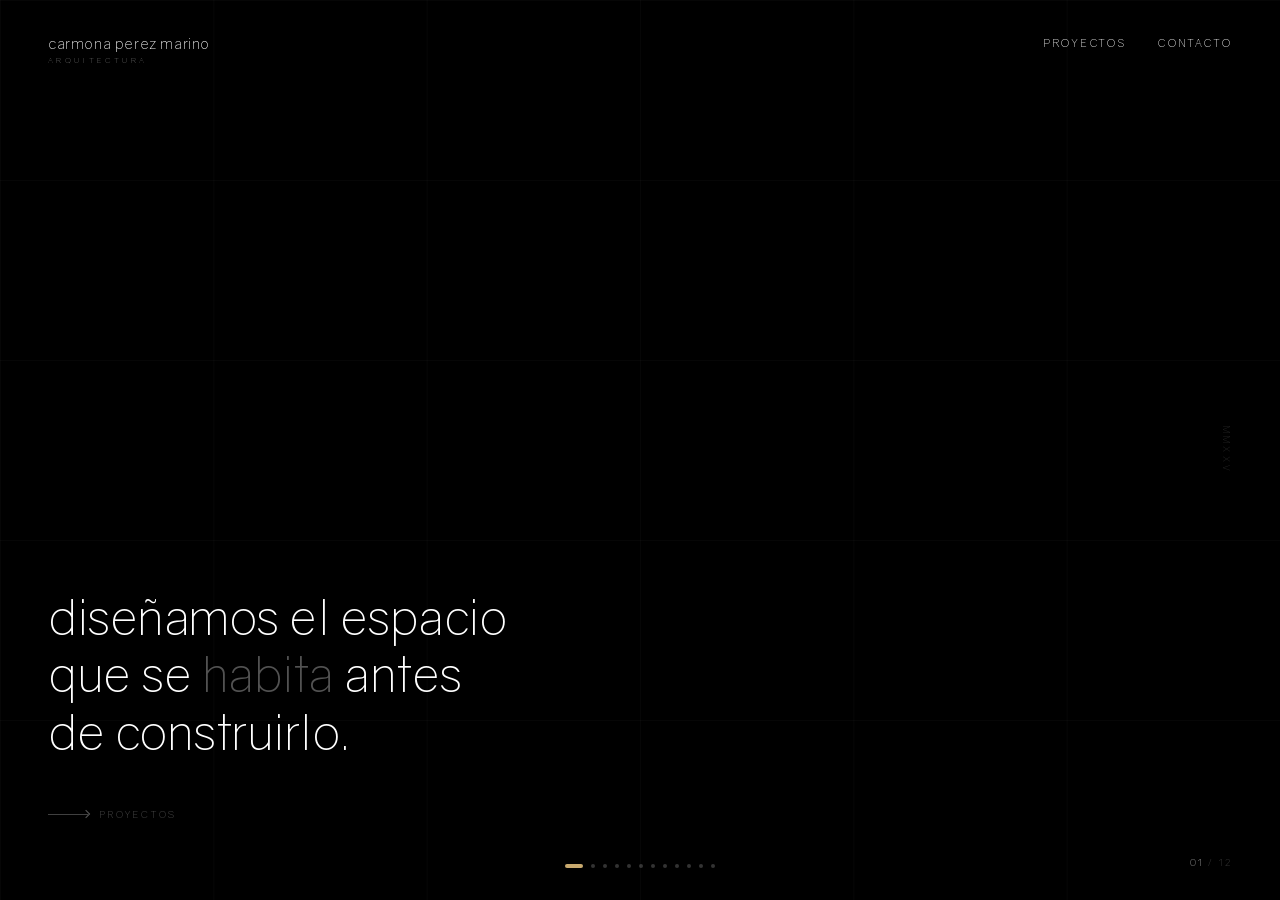
==== index3.html @ c0841563 "Initial commit — 4 design variants for CPM web v1: split-panel scroll with filter categories v2: tim" ====
<!DOCTYPE html>
<html lang="es">
<head>
  <meta charset="UTF-8" />
  <meta name="viewport" content="width=device-width, initial-scale=1.0" />
  <title>carmona perez marino — arquitectura</title>
  <link rel="stylesheet" href="css/styles3.css" />
</head>
<body>

  <!-- Custom cursor -->
  <div id="cursor"></div>
  <div id="cursor-label">
    <span class="label-name"></span>
    <span class="label-cat"></span>
  </div>

  <!-- Fixed nav -->
  <nav id="nav">
    <a href="#" class="wordmark" onclick="goToSlide(0); return false;">
      <span class="studio-name">carmona perez marino</span>
      <span class="studio-sub">arquitectura</span>
    </a>
    <div class="nav-links">
      <a href="#" onclick="goToSlide(1); return false;">proyectos</a>
      <a href="#" onclick="goToSlide(11); return false;">contacto</a>
    </div>
  </nav>

  <!-- Slider container -->
  <div id="slider">

    <!-- SLIDE 0: Hero -->
    <section class="slide slide--hero" data-index="0">
      <span class="hero-year">mmxxv</span>
      <p class="hero-tagline">
        diseñamos el espacio<br>
        que se <em>habita</em> antes<br>
        de construirlo.
      </p>
      <div class="hero-scroll-hint">
        <span class="arrow-line"></span>
        <span>proyectos</span>
      </div>
    </section>

    <!-- SLIDE 1: Varese 2 -->
    <section class="slide slide--project" data-index="1" data-name="Varese 2" data-cat="obra nueva">
      <div class="project-meta">
        <div class="proj-number">01</div>
        <div class="proj-name">Varese 2</div>
        <div class="proj-divider"></div>
        <div class="proj-cat">obra nueva</div>
        <div class="proj-year">2024</div>
      </div>
      <div class="project-photo" data-name="Varese 2" data-cat="obra nueva">
        <img src="img/obra-varese2.jpg" alt="Varese 2" loading="eager" />
      </div>
    </section>

    <!-- SLIDE 2: Casa Vidrio nocturna -->
    <section class="slide slide--project" data-index="2" data-name="Casa Vidrio" data-cat="obra nueva">
      <div class="project-meta">
        <div class="proj-number">02</div>
        <div class="proj-name">Casa Vidrio</div>
        <div class="proj-divider"></div>
        <div class="proj-cat">obra nueva</div>
        <div class="proj-year">2024</div>
      </div>
      <div class="project-photo" data-name="Casa Vidrio" data-cat="obra nueva">
        <img src="img/obra-casavidrio-noche.jpg" alt="Casa Vidrio noche" loading="eager" />
      </div>
    </section>

    <!-- SLIDE 3: Casa Vidrio deck -->
    <section class="slide slide--project" data-index="3" data-name="Casa Vidrio — deck" data-cat="obra nueva">
      <div class="project-meta">
        <div class="proj-number">03</div>
        <div class="proj-name">Casa Vidrio<br><span style="font-size:0.7em; opacity:0.5;">deck exterior</span></div>
        <div class="proj-divider"></div>
        <div class="proj-cat">obra nueva</div>
        <div class="proj-year">2024</div>
      </div>
      <div class="project-photo" data-name="Casa Vidrio — deck" data-cat="obra nueva">
        <img src="img/obra-casavidrio-deck.jpg" alt="Casa Vidrio deck" loading="lazy" />
      </div>
    </section>

    <!-- SLIDE 4: Cuatro Vientos -->
    <section class="slide slide--project" data-index="4" data-name="Casa Cuatro Vientos" data-cat="obra nueva">
      <div class="project-meta">
        <div class="proj-number">04</div>
        <div class="proj-name">Casa Cuatro<br>Vientos</div>
        <div class="proj-divider"></div>
        <div class="proj-cat">obra nueva</div>
        <div class="proj-year">2023</div>
      </div>
      <div class="project-photo" data-name="Casa Cuatro Vientos" data-cat="obra nueva">
        <img src="img/obra-cuatrovientos.jpg" alt="Casa Cuatro Vientos" loading="lazy" />
      </div>
    </section>

    <!-- SLIDE 5: Ventana noche -->
    <section class="slide slide--project" data-index="5" data-name="Ventana — nocturna" data-cat="obra nueva">
      <div class="project-meta">
        <div class="proj-number">05</div>
        <div class="proj-name">Ventana<br><span style="font-size:0.7em; opacity:0.5;">nocturna</span></div>
        <div class="proj-divider"></div>
        <div class="proj-cat">obra nueva</div>
        <div class="proj-year">2023</div>
      </div>
      <div class="project-photo" data-name="Ventana — nocturna" data-cat="obra nueva">
        <img src="img/obra-ventana-noche.jpg" alt="Ventana noche" loading="lazy" />
      </div>
    </section>

    <!-- SLIDE 6: Rediseño Oficinas -->
    <section class="slide slide--project" data-index="6" data-name="Rediseño Oficinas" data-cat="remodelación">
      <div class="project-meta">
        <div class="proj-number">06</div>
        <div class="proj-name">Rediseño<br>Oficinas</div>
        <div class="proj-divider"></div>
        <div class="proj-cat">remodelación</div>
        <div class="proj-year">2024</div>
      </div>
      <div class="project-photo" data-name="Rediseño Oficinas" data-cat="remodelación">
        <img src="img/remo-oficinas.jpg" alt="Rediseño Oficinas" loading="lazy" />
      </div>
    </section>

    <!-- SLIDE 7: Break Café -->
    <section class="slide slide--project" data-index="7" data-name="Break Café" data-cat="remodelación">
      <div class="project-meta">
        <div class="proj-number">07</div>
        <div class="proj-name">Break Café</div>
        <div class="proj-divider"></div>
        <div class="proj-cat">remodelación</div>
        <div class="proj-year">2023</div>
      </div>
      <div class="project-photo" data-name="Break Café" data-cat="remodelación">
        <img src="img/remo-break.jpg" alt="Break Café" loading="lazy" />
      </div>
    </section>

    <!-- SLIDE 8: Estudio CPM -->
    <section class="slide slide--project" data-index="8" data-name="Estudio CPM" data-cat="interiorismo">
      <div class="project-meta">
        <div class="proj-number">08</div>
        <div class="proj-name">Estudio CPM</div>
        <div class="proj-divider"></div>
        <div class="proj-cat">interiorismo</div>
        <div class="proj-year">2024</div>
      </div>
      <div class="project-photo" data-name="Estudio CPM" data-cat="interiorismo">
        <img src="img/int-estudio.jpg" alt="Estudio CPM" loading="lazy" />
      </div>
    </section>

    <!-- SLIDE 9: Corredor luz -->
    <section class="slide slide--project" data-index="9" data-name="Corredor Luz" data-cat="interiorismo">
      <div class="project-meta">
        <div class="proj-number">09</div>
        <div class="proj-name">Corredor<br>Luz</div>
        <div class="proj-divider"></div>
        <div class="proj-cat">interiorismo</div>
        <div class="proj-year">2023</div>
      </div>
      <div class="project-photo" data-name="Corredor Luz" data-cat="interiorismo">
        <img src="img/int-corredor.jpg" alt="Corredor luz" loading="lazy" />
      </div>
    </section>

    <!-- SLIDE 10: Galería rural -->
    <section class="slide slide--project" data-index="10" data-name="Galería Rural" data-cat="interiorismo">
      <div class="project-meta">
        <div class="proj-number">10</div>
        <div class="proj-name">Galería<br>Rural</div>
        <div class="proj-divider"></div>
        <div class="proj-cat">interiorismo</div>
        <div class="proj-year">2023</div>
      </div>
      <div class="project-photo" data-name="Galería Rural" data-cat="interiorismo">
        <img src="img/int-galeria.jpg" alt="Galería rural" loading="lazy" />
      </div>
    </section>

    <!-- SLIDE 11: Contacto -->
    <section class="slide slide--contact" data-index="11">
      <span class="contact-year-stamp">carmona perez marino — mmxxv</span>
      <h2 class="contact-headline">hagamos<br>un <span>lugar.</span></h2>
      <div class="contact-links">
        <div class="contact-link-item">
          <span class="cl-label">email</span>
          <a href="mailto:estudio@carmonaperezmarino.com">estudio@carmonaperezmarino.com</a>
        </div>
        <div class="contact-link-item">
          <span class="cl-label">instagram</span>
          <a href="https://instagram.com/carmonaperezmarino" target="_blank">@carmonaperezmarino</a>
        </div>
        <div class="contact-link-item">
          <span class="cl-label">ubicación</span>
          <a href="#">mar del plata, argentina</a>
        </div>
      </div>
    </section>

  </div><!-- /slider -->

  <!-- Progress dots -->
  <div id="progress"></div>

  <!-- Slide counter -->
  <div id="slide-counter">
    <span class="current">01</span>&thinsp;/&thinsp;<span id="total-slides">12</span>
  </div>

  <script>
  (function() {
    'use strict';

    /* ---- Elements ---- */
    const slider     = document.getElementById('slider');
    const cursor     = document.getElementById('cursor');
    const cursorLbl  = document.getElementById('cursor-label');
    const lblName    = cursorLbl.querySelector('.label-name');
    const lblCat     = cursorLbl.querySelector('.label-cat');
    const progressEl = document.getElementById('progress');
    const counterEl  = document.querySelector('#slide-counter .current');

    const slides     = Array.from(slider.querySelectorAll('.slide'));
    const TOTAL      = slides.length;

    /* ---- Build progress dots ---- */
    document.getElementById('total-slides').textContent =
      String(TOTAL).padStart(2, '0');

    slides.forEach((_, i) => {
      const dot = document.createElement('div');
      dot.className = 'progress-dot' + (i === 0 ? ' active' : '');
      dot.addEventListener('click', () => goToSlide(i));
      progressEl.appendChild(dot);
    });

    function updateProgress(index) {
      const dots = progressEl.querySelectorAll('.progress-dot');
      dots.forEach(function(d, i) { d.classList.toggle('active', i === index); });
      counterEl.textContent = String(index + 1).padStart(2, '0');
    }

    /* ---- goToSlide ---- */
    function goToSlide(index) {
      currentSlide = Math.max(0, Math.min(TOTAL - 1, index));
      targetX = currentSlide * window.innerWidth;
      if (!rafId) rafId = requestAnimationFrame(rafLoop);
      updateProgress(currentSlide);
    }
    window.goToSlide = goToSlide;

    /* ---- Wheel → scroll progresivo con snap al soltar ---- */
    let currentSlide = 0;
    let targetX      = 0;
    let rafId        = null;
    let idleTimer    = null;

    function rafLoop() {
      const diff = targetX - slider.scrollLeft;
      if (Math.abs(diff) < 0.6) {
        slider.scrollLeft = targetX;
        rafId = null;
        return;
      }
      slider.scrollLeft += diff * 0.09;   /* 0.09 = progresivo pero con peso */
      rafId = requestAnimationFrame(rafLoop);
    }

    function snapNearest() {
      const nearest = Math.round(slider.scrollLeft / window.innerWidth);
      currentSlide  = Math.max(0, Math.min(TOTAL - 1, nearest));
      targetX       = currentSlide * window.innerWidth;
      if (!rafId) rafId = requestAnimationFrame(rafLoop);
      updateProgress(currentSlide);
    }

    window.addEventListener('wheel', function(e) {
      e.preventDefault();
      /* multiplier 2.2: sensación de control sin que vuele */
      targetX = Math.max(0, Math.min((TOTAL - 1) * window.innerWidth,
                targetX + e.deltaY * 2.2));

      if (!rafId) rafId = requestAnimationFrame(rafLoop);

      /* snap al nearest cuando el usuario para de scrollear */
      clearTimeout(idleTimer);
      idleTimer = setTimeout(snapNearest, 180);
    }, { passive: false });

    /* ---- Keyboard navigation ---- */
    document.addEventListener('keydown', function(e) {
      if (e.key === 'ArrowRight' || e.key === 'ArrowDown') {
        e.preventDefault(); goToSlide(currentSlide + 1);
      } else if (e.key === 'ArrowLeft' || e.key === 'ArrowUp') {
        e.preventDefault(); goToSlide(currentSlide - 1);
      }
    });

    /* ---- Hide cursor label when leaving window (noop, cursor es del sistema) ---- */
    document.addEventListener('mouseleave', function() {
    });
    document.addEventListener('mouseenter', function() {
      cursor.style.opacity = '1';
    });

    /* ---- Touch/trackpad: allow native horizontal scroll to sync targetScroll ---- */
    slider.addEventListener('scroll', function() {
      targetScroll = slider.scrollLeft;
    }, { passive: true });

  })();
  </script>

</body>
</html>
---- css/styles3.css ----
/* ============================================================
   CPM WEB — variante 3 — scroll horizontal full-screen
   Inspirado en pactoestudio.com
   ============================================================ */

/* ---- Fonts ---- */
@font-face {
  font-family: 'Gravity';
  src: url('fonts/Gravity-Light.ttf') format('truetype');
  font-weight: 300;
  font-style: normal;
}
@font-face {
  font-family: 'Gravity';
  src: url('fonts/Gravity-Book.ttf') format('truetype');
  font-weight: 400;
  font-style: normal;
}
@font-face {
  font-family: 'Gravity';
  src: url('fonts/Gravity-Regular.ttf') format('truetype');
  font-weight: 500;
  font-style: normal;
}
@font-face {
  font-family: 'Gravity';
  src: url('fonts/Gravity-Bold.ttf') format('truetype');
  font-weight: 700;
  font-style: normal;
}

/* ---- Reset ---- */
*, *::before, *::after {
  box-sizing: border-box;
  margin: 0;
  padding: 0;
}

html, body {
  width: 100%;
  height: 100%;
  overflow: hidden;
  background: #000;
  color: #fff;
  font-family: 'Gravity', sans-serif;
  font-weight: 300;
  cursor: default;
}

/* cursor elements ocultos — se usa el cursor del sistema */
#cursor, #cursor-label { display: none; }

/* ---- Fixed nav ---- */
#nav {
  position: fixed;
  top: 0;
  left: 0;
  right: 0;
  z-index: 100;
  display: flex;
  justify-content: space-between;
  align-items: flex-start;
  padding: 36px 48px 0;
  pointer-events: none;
}

#nav a {
  pointer-events: all;
  text-decoration: none;
  color: #fff;
}

.wordmark {
  display: flex;
  flex-direction: column;
  gap: 5px;
}

.wordmark .studio-name {
  font-family: 'Gravity', sans-serif;
  font-weight: 300;
  font-size: 15px;
  letter-spacing: 0.04em;
  color: #fff;
  line-height: 1;
}

.wordmark .studio-sub {
  font-family: 'Gravity', sans-serif;
  font-weight: 300;
  font-size: 8px;
  letter-spacing: 0.42em;
  text-transform: uppercase;
  color: rgba(255,255,255,0.45);
  line-height: 1;
}

.nav-links {
  display: flex;
  gap: 32px;
  align-items: center;
}

.nav-links a {
  font-family: 'Gravity', sans-serif;
  font-weight: 300;
  font-size: 11px;
  letter-spacing: 0.2em;
  text-transform: uppercase;
  color: rgba(255,255,255,0.55);
  transition: color 0.2s;
}

.nav-links a:hover {
  color: #fff;
}

/* ---- Scroll container ---- */
#slider {
  display: flex;
  width: 100%;
  height: 100vh;
  overflow-x: scroll;
  overflow-y: hidden;
  
  scroll-behavior: smooth;
  -webkit-overflow-scrolling: touch;
}

#slider::-webkit-scrollbar {
  display: none;
}

#slider {
  scrollbar-width: none;
}

/* ---- Slides ---- */
.slide {
  flex: 0 0 100vw;
  width: 100vw;
  height: 100vh;
  
  position: relative;
  overflow: hidden;
}

/* ---- HERO slide ---- */
.slide--hero {
  background: #000;
  display: flex;
  flex-direction: column;
  justify-content: flex-end;
  align-items: flex-start;
  padding: 0 48px 80px;
}

.slide--hero .hero-tagline {
  font-family: 'Gravity', sans-serif;
  font-weight: 300;
  font-size: clamp(28px, 3.8vw, 58px);
  line-height: 1.18;
  letter-spacing: -0.01em;
  color: #fff;
  max-width: 620px;
  margin-bottom: 48px;
}

.slide--hero .hero-tagline em {
  font-style: normal;
  color: rgba(255,255,255,0.32);
}

.hero-scroll-hint {
  display: flex;
  align-items: center;
  gap: 12px;
  color: rgba(255,255,255,0.35);
  font-size: 10px;
  letter-spacing: 0.28em;
  text-transform: uppercase;
}

.hero-scroll-hint .arrow-line {
  width: 40px;
  height: 1px;
  background: rgba(255,255,255,0.25);
  position: relative;
  overflow: visible;
}

.hero-scroll-hint .arrow-line::after {
  content: '';
  position: absolute;
  right: -1px;
  top: -3px;
  width: 6px;
  height: 6px;
  border-right: 1px solid rgba(255,255,255,0.35);
  border-top: 1px solid rgba(255,255,255,0.35);
  transform: rotate(45deg);
}

/* Subtle grid lines in hero */
.slide--hero::before {
  content: '';
  position: absolute;
  inset: 0;
  background:
    linear-gradient(to right, rgba(255,255,255,0.025) 1px, transparent 1px),
    linear-gradient(to bottom, rgba(255,255,255,0.025) 1px, transparent 1px);
  background-size: calc(100%/6) 20%;
  pointer-events: none;
}

.hero-year {
  position: absolute;
  top: 50%;
  right: 48px;
  transform: translateY(-50%);
  font-size: 9px;
  letter-spacing: 0.35em;
  color: rgba(255,255,255,0.18);
  text-transform: uppercase;
  writing-mode: vertical-rl;
}

/* ---- PROJECT slides ---- */
.slide--project {
  display: grid;
  grid-template-columns: 40% 60%;
}

.project-meta {
  background: #000;
  display: flex;
  flex-direction: column;
  justify-content: flex-end;
  padding: 80px 48px;
  position: relative;
  z-index: 2;
}

.project-meta .proj-number {
  font-family: 'Gravity', sans-serif;
  font-weight: 300;
  font-size: clamp(80px, 10vw, 140px);
  line-height: 0.85;
  color: #c8a96e;
  opacity: 0.22;
  letter-spacing: -0.03em;
  margin-bottom: 28px;
  user-select: none;
}

.project-meta .proj-name {
  font-family: 'Gravity', sans-serif;
  font-weight: 300;
  font-size: clamp(22px, 2.4vw, 36px);
  line-height: 1.1;
  letter-spacing: -0.01em;
  color: #fff;
  margin-bottom: 16px;
}

.project-meta .proj-divider {
  width: 32px;
  height: 1px;
  background: #c8a96e;
  margin-bottom: 16px;
  opacity: 0.7;
}

.project-meta .proj-cat {
  font-family: 'Gravity', sans-serif;
  font-weight: 300;
  font-size: 9px;
  letter-spacing: 0.32em;
  text-transform: uppercase;
  color: rgba(255,255,255,0.45);
  margin-bottom: 6px;
}

.project-meta .proj-year {
  font-family: 'Gravity', sans-serif;
  font-weight: 300;
  font-size: 11px;
  letter-spacing: 0.18em;
  color: rgba(255,255,255,0.25);
}

.project-photo {
  position: relative;
  overflow: hidden;
  cursor: none;
}

.project-photo img {
  width: 100%;
  height: 100%;
  object-fit: cover;
  display: block;
  transition: transform 0.8s cubic-bezier(0.25, 0.46, 0.45, 0.94);
}

.project-photo:hover img {
  transform: scale(1.03);
}

/* Subtle vignette on photo left edge */
.project-photo::before {
  content: '';
  position: absolute;
  left: 0;
  top: 0;
  bottom: 0;
  width: 80px;
  background: linear-gradient(to right, #000 0%, transparent 100%);
  z-index: 1;
  pointer-events: none;
}

/* ---- CONTACT slide ---- */
.slide--contact {
  background: #000;
  display: flex;
  flex-direction: column;
  justify-content: flex-end;
  padding: 0 48px 80px;
  position: relative;
}

.slide--contact::before {
  content: '';
  position: absolute;
  inset: 0;
  background:
    linear-gradient(to right, rgba(255,255,255,0.018) 1px, transparent 1px),
    linear-gradient(to bottom, rgba(255,255,255,0.018) 1px, transparent 1px);
  background-size: calc(100%/6) 20%;
  pointer-events: none;
}

.contact-headline {
  font-family: 'Gravity', sans-serif;
  font-weight: 300;
  font-size: clamp(36px, 5.5vw, 82px);
  line-height: 1.0;
  letter-spacing: -0.02em;
  color: #fff;
  margin-bottom: 48px;
  position: relative;
  z-index: 1;
}

.contact-headline span {
  color: rgba(255,255,255,0.22);
}

.contact-links {
  display: flex;
  gap: 40px;
  align-items: flex-end;
  position: relative;
  z-index: 1;
}

.contact-link-item {
  display: flex;
  flex-direction: column;
  gap: 6px;
}

.contact-link-item .cl-label {
  font-size: 8px;
  letter-spacing: 0.36em;
  text-transform: uppercase;
  color: rgba(255,255,255,0.3);
}

.contact-link-item a {
  font-family: 'Gravity', sans-serif;
  font-weight: 300;
  font-size: 14px;
  letter-spacing: 0.06em;
  color: #fff;
  text-decoration: none;
  transition: color 0.2s;
  border-bottom: 1px solid rgba(200,169,110,0.4);
  padding-bottom: 3px;
}

.contact-link-item a:hover {
  color: #c8a96e;
  border-bottom-color: #c8a96e;
}

.contact-year-stamp {
  position: absolute;
  top: 50%;
  right: 48px;
  transform: translateY(-50%);
  font-size: 9px;
  letter-spacing: 0.32em;
  color: rgba(255,255,255,0.1);
  text-transform: uppercase;
  writing-mode: vertical-rl;
  z-index: 1;
}

/* ---- Progress indicator ---- */
#progress {
  position: fixed;
  bottom: 32px;
  left: 50%;
  transform: translateX(-50%);
  z-index: 200;
  display: flex;
  align-items: center;
  gap: 8px;
}

.progress-dot {
  width: 4px;
  height: 4px;
  border-radius: 50%;
  background: rgba(255,255,255,0.2);
  transition: background 0.3s, width 0.3s;
  cursor: pointer;
  pointer-events: all;
}

.progress-dot.active {
  background: #c8a96e;
  width: 18px;
  border-radius: 2px;
}

/* ---- Slide count fixed top-right area ---- */
#slide-counter {
  position: fixed;
  bottom: 32px;
  right: 48px;
  z-index: 200;
  font-family: 'Gravity', sans-serif;
  font-weight: 300;
  font-size: 10px;
  letter-spacing: 0.22em;
  color: rgba(255,255,255,0.25);
  pointer-events: none;
}

#slide-counter .current {
  color: rgba(255,255,255,0.7);
}
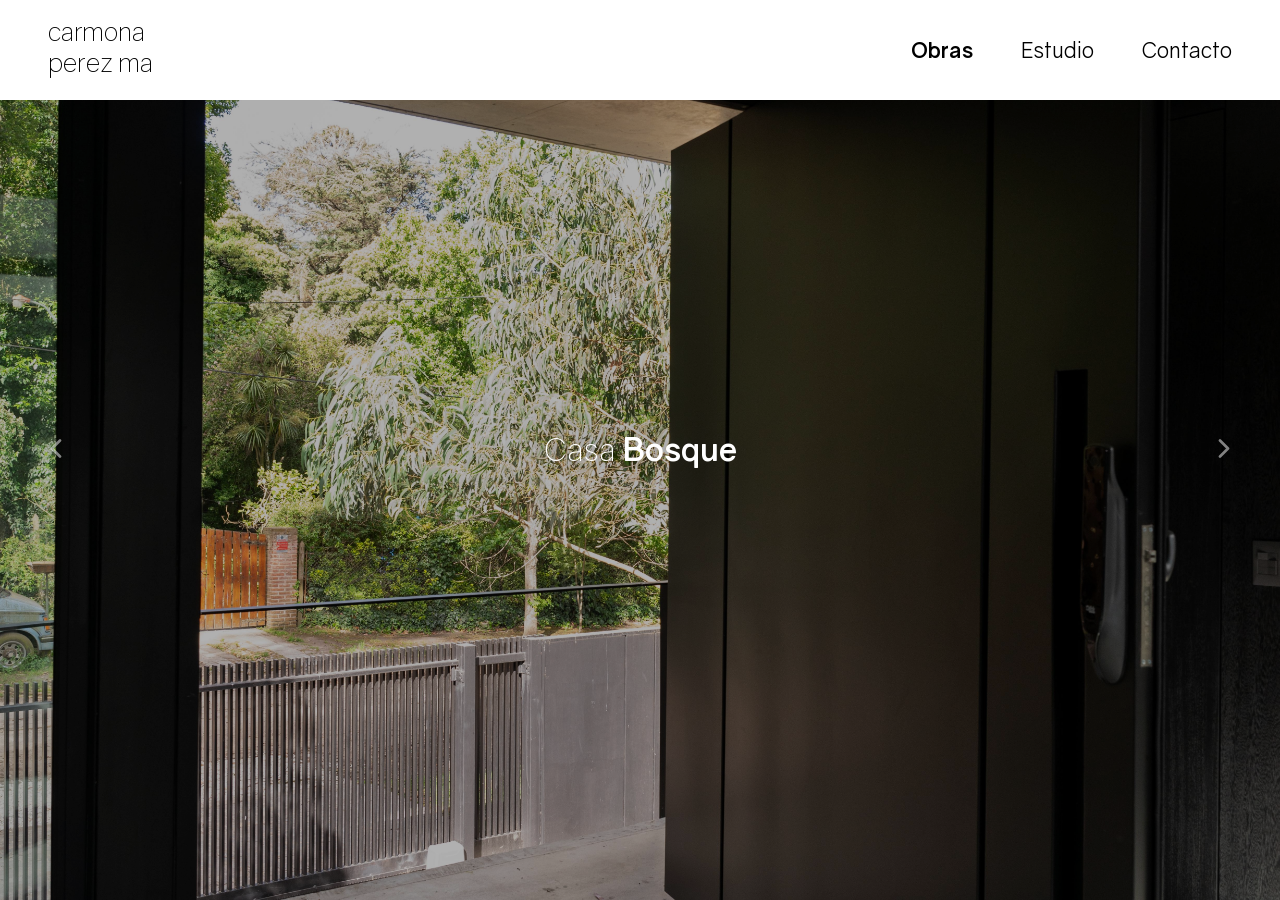
==== commit 9f93ce81: "CPM web: nuevo diseño index3 con header blanco, carrusel horizontal, detalle de proyectos - Header b" ====
--- a/index3.html
+++ b/index3.html
@@ -8,315 +8,87 @@
 </head>
 <body>
 
-  <!-- Custom cursor -->
-  <div id="cursor"></div>
-  <div id="cursor-label">
-    <span class="label-name"></span>
-    <span class="label-cat"></span>
+  <!-- Header fixed -->
+  <header id="header" class="header">
+    <div class="header-logo">
+      <span class="logo-text" id="logoText">
+        <span></span>
+        <span></span>
+      </span>
+    </div>
+    <nav class="header-nav">
+      <button class="nav-item active" data-section="obras">Obras</button>
+      <button class="nav-item" data-section="estudio">Estudio</button>
+      <button class="nav-item" data-section="contacto">Contacto</button>
+    </nav>
+  </header>
+
+  <!-- OBRAS: Slider -->
+  <div id="obras" class="page page--active">
+    <!-- Progress dots -->
+    <div id="progress" class="progress"></div>
+
+    <!-- Flechas de navegación -->
+    <button class="arrow arrow-left" id="arrowLeft" aria-label="Proyecto anterior">
+      <svg viewBox="0 0 24 24" fill="none" stroke="currentColor" stroke-width="2">
+        <polyline points="15 18 9 12 15 6"></polyline>
+      </svg>
+    </button>
+    <button class="arrow arrow-right" id="arrowRight" aria-label="Proyecto siguiente">
+      <svg viewBox="0 0 24 24" fill="none" stroke="currentColor" stroke-width="2">
+        <polyline points="9 18 15 12 9 6"></polyline>
+      </svg>
+    </button>
+
+    <div id="slider">
+      <section class="slide" data-index="0" style="background-image: url('img/casa-bosque/3.jpg');">
+        <h2 class="slide-title"><span class="title-light">Casa</span> <span class="title-bold">Bosque</span></h2>
+      </section>
+      <section class="slide" data-index="1" style="background-image: url('img/casa-san-benito/3.jpg');">
+        <h2 class="slide-title"><span class="title-light">Casa</span> <span class="title-bold">San Benito</span></h2>
+      </section>
+      <section class="slide" data-index="2" style="background-image: url('img/edificio-varese-ii/1.jpg');">
+        <h2 class="slide-title"><span class="title-light">Edificio</span> <span class="title-bold">Varese II</span></h2>
+      </section>
+    </div>
+
+    <!-- Proyecto detalle -->
+    <div id="project-detail" class="project-detail" style="display:none;">
+      <button id="btnBackToWorks" class="btn-back">
+        <svg viewBox="0 0 24 24" fill="none" stroke="currentColor">
+          <polyline points="18 15 12 9 6 15"></polyline>
+        </svg>
+        Volver a obras
+      </button>
+      <h2 id="projectTitle" class="project-detail-title"></h2>
+
+      <div class="project-detail-images">
+        <div id="detailSlider" class="detail-slider"></div>
+      </div>
+
+      <div class="project-detail-info">
+        <p id="projectDescription" class="project-description"></p>
+      </div>
+    </div>
   </div>
 
-  <!-- Fixed nav -->
-  <nav id="nav">
-    <a href="#" class="wordmark" onclick="goToSlide(0); return false;">
-      <span class="studio-name">carmona perez marino</span>
-      <span class="studio-sub">arquitectura</span>
-    </a>
-    <div class="nav-links">
-      <a href="#" onclick="goToSlide(1); return false;">proyectos</a>
-      <a href="#" onclick="goToSlide(11); return false;">contacto</a>
+  <!-- ESTUDIO -->
+  <div id="estudio" class="page">
+    <div class="page-content">
+      <h2>Estudio</h2>
+      <p>carmona perez marino nace del encuentro de tres miradas sobre una misma idea: que la arquitectura no se trata de objetos, sino de la vida que ocurre dentro de ellos.</p>
     </div>
-  </nav>
-
-  <!-- Slider container -->
-  <div id="slider">
-
-    <!-- SLIDE 0: Hero -->
-    <section class="slide slide--hero" data-index="0">
-      <span class="hero-year">mmxxv</span>
-      <p class="hero-tagline">
-        diseñamos el espacio<br>
-        que se <em>habita</em> antes<br>
-        de construirlo.
-      </p>
-      <div class="hero-scroll-hint">
-        <span class="arrow-line"></span>
-        <span>proyectos</span>
-      </div>
-    </section>
-
-    <!-- SLIDE 1: Varese 2 -->
-    <section class="slide slide--project" data-index="1" data-name="Varese 2" data-cat="obra nueva">
-      <div class="project-meta">
-        <div class="proj-number">01</div>
-        <div class="proj-name">Varese 2</div>
-        <div class="proj-divider"></div>
-        <div class="proj-cat">obra nueva</div>
-        <div class="proj-year">2024</div>
-      </div>
-      <div class="project-photo" data-name="Varese 2" data-cat="obra nueva">
-        <img src="img/obra-varese2.jpg" alt="Varese 2" loading="eager" />
-      </div>
-    </section>
-
-    <!-- SLIDE 2: Casa Vidrio nocturna -->
-    <section class="slide slide--project" data-index="2" data-name="Casa Vidrio" data-cat="obra nueva">
-      <div class="project-meta">
-        <div class="proj-number">02</div>
-        <div class="proj-name">Casa Vidrio</div>
-        <div class="proj-divider"></div>
-        <div class="proj-cat">obra nueva</div>
-        <div class="proj-year">2024</div>
-      </div>
-      <div class="project-photo" data-name="Casa Vidrio" data-cat="obra nueva">
-        <img src="img/obra-casavidrio-noche.jpg" alt="Casa Vidrio noche" loading="eager" />
-      </div>
-    </section>
-
-    <!-- SLIDE 3: Casa Vidrio deck -->
-    <section class="slide slide--project" data-index="3" data-name="Casa Vidrio — deck" data-cat="obra nueva">
-      <div class="project-meta">
-        <div class="proj-number">03</div>
-        <div class="proj-name">Casa Vidrio<br><span style="font-size:0.7em; opacity:0.5;">deck exterior</span></div>
-        <div class="proj-divider"></div>
-        <div class="proj-cat">obra nueva</div>
-        <div class="proj-year">2024</div>
-      </div>
-      <div class="project-photo" data-name="Casa Vidrio — deck" data-cat="obra nueva">
-        <img src="img/obra-casavidrio-deck.jpg" alt="Casa Vidrio deck" loading="lazy" />
-      </div>
-    </section>
-
-    <!-- SLIDE 4: Cuatro Vientos -->
-    <section class="slide slide--project" data-index="4" data-name="Casa Cuatro Vientos" data-cat="obra nueva">
-      <div class="project-meta">
-        <div class="proj-number">04</div>
-        <div class="proj-name">Casa Cuatro<br>Vientos</div>
-        <div class="proj-divider"></div>
-        <div class="proj-cat">obra nueva</div>
-        <div class="proj-year">2023</div>
-      </div>
-      <div class="project-photo" data-name="Casa Cuatro Vientos" data-cat="obra nueva">
-        <img src="img/obra-cuatrovientos.jpg" alt="Casa Cuatro Vientos" loading="lazy" />
-      </div>
-    </section>
-
-    <!-- SLIDE 5: Ventana noche -->
-    <section class="slide slide--project" data-index="5" data-name="Ventana — nocturna" data-cat="obra nueva">
-      <div class="project-meta">
-        <div class="proj-number">05</div>
-        <div class="proj-name">Ventana<br><span style="font-size:0.7em; opacity:0.5;">nocturna</span></div>
-        <div class="proj-divider"></div>
-        <div class="proj-cat">obra nueva</div>
-        <div class="proj-year">2023</div>
-      </div>
-      <div class="project-photo" data-name="Ventana — nocturna" data-cat="obra nueva">
-        <img src="img/obra-ventana-noche.jpg" alt="Ventana noche" loading="lazy" />
-      </div>
-    </section>
-
-    <!-- SLIDE 6: Rediseño Oficinas -->
-    <section class="slide slide--project" data-index="6" data-name="Rediseño Oficinas" data-cat="remodelación">
-      <div class="project-meta">
-        <div class="proj-number">06</div>
-        <div class="proj-name">Rediseño<br>Oficinas</div>
-        <div class="proj-divider"></div>
-        <div class="proj-cat">remodelación</div>
-        <div class="proj-year">2024</div>
-      </div>
-      <div class="project-photo" data-name="Rediseño Oficinas" data-cat="remodelación">
-        <img src="img/remo-oficinas.jpg" alt="Rediseño Oficinas" loading="lazy" />
-      </div>
-    </section>
-
-    <!-- SLIDE 7: Break Café -->
-    <section class="slide slide--project" data-index="7" data-name="Break Café" data-cat="remodelación">
-      <div class="project-meta">
-        <div class="proj-number">07</div>
-        <div class="proj-name">Break Café</div>
-        <div class="proj-divider"></div>
-        <div class="proj-cat">remodelación</div>
-        <div class="proj-year">2023</div>
-      </div>
-      <div class="project-photo" data-name="Break Café" data-cat="remodelación">
-        <img src="img/remo-break.jpg" alt="Break Café" loading="lazy" />
-      </div>
-    </section>
-
-    <!-- SLIDE 8: Estudio CPM -->
-    <section class="slide slide--project" data-index="8" data-name="Estudio CPM" data-cat="interiorismo">
-      <div class="project-meta">
-        <div class="proj-number">08</div>
-        <div class="proj-name">Estudio CPM</div>
-        <div class="proj-divider"></div>
-        <div class="proj-cat">interiorismo</div>
-        <div class="proj-year">2024</div>
-      </div>
-      <div class="project-photo" data-name="Estudio CPM" data-cat="interiorismo">
-        <img src="img/int-estudio.jpg" alt="Estudio CPM" loading="lazy" />
-      </div>
-    </section>
-
-    <!-- SLIDE 9: Corredor luz -->
-    <section class="slide slide--project" data-index="9" data-name="Corredor Luz" data-cat="interiorismo">
-      <div class="project-meta">
-        <div class="proj-number">09</div>
-        <div class="proj-name">Corredor<br>Luz</div>
-        <div class="proj-divider"></div>
-        <div class="proj-cat">interiorismo</div>
-        <div class="proj-year">2023</div>
-      </div>
-      <div class="project-photo" data-name="Corredor Luz" data-cat="interiorismo">
-        <img src="img/int-corredor.jpg" alt="Corredor luz" loading="lazy" />
-      </div>
-    </section>
-
-    <!-- SLIDE 10: Galería rural -->
-    <section class="slide slide--project" data-index="10" data-name="Galería Rural" data-cat="interiorismo">
-      <div class="project-meta">
-        <div class="proj-number">10</div>
-        <div class="proj-name">Galería<br>Rural</div>
-        <div class="proj-divider"></div>
-        <div class="proj-cat">interiorismo</div>
-        <div class="proj-year">2023</div>
-      </div>
-      <div class="project-photo" data-name="Galería Rural" data-cat="interiorismo">
-        <img src="img/int-galeria.jpg" alt="Galería rural" loading="lazy" />
-      </div>
-    </section>
-
-    <!-- SLIDE 11: Contacto -->
-    <section class="slide slide--contact" data-index="11">
-      <span class="contact-year-stamp">carmona perez marino — mmxxv</span>
-      <h2 class="contact-headline">hagamos<br>un <span>lugar.</span></h2>
-      <div class="contact-links">
-        <div class="contact-link-item">
-          <span class="cl-label">email</span>
-          <a href="mailto:estudio@carmonaperezmarino.com">estudio@carmonaperezmarino.com</a>
-        </div>
-        <div class="contact-link-item">
-          <span class="cl-label">instagram</span>
-          <a href="https://instagram.com/carmonaperezmarino" target="_blank">@carmonaperezmarino</a>
-        </div>
-        <div class="contact-link-item">
-          <span class="cl-label">ubicación</span>
-          <a href="#">mar del plata, argentina</a>
-        </div>
-      </div>
-    </section>
-
-  </div><!-- /slider -->
-
-  <!-- Progress dots -->
-  <div id="progress"></div>
-
-  <!-- Slide counter -->
-  <div id="slide-counter">
-    <span class="current">01</span>&thinsp;/&thinsp;<span id="total-slides">12</span>
   </div>
 
-  <script>
-  (function() {
-    'use strict';
+  <!-- CONTACTO -->
+  <div id="contacto" class="page">
+    <div class="page-content">
+      <h2>Contacto</h2>
+      <p><a href="mailto:hola@cpm.com.ar">hola@cpm.com.ar</a></p>
+    </div>
+  </div>
 
-    /* ---- Elements ---- */
-    const slider     = document.getElementById('slider');
-    const cursor     = document.getElementById('cursor');
-    const cursorLbl  = document.getElementById('cursor-label');
-    const lblName    = cursorLbl.querySelector('.label-name');
-    const lblCat     = cursorLbl.querySelector('.label-cat');
-    const progressEl = document.getElementById('progress');
-    const counterEl  = document.querySelector('#slide-counter .current');
-
-    const slides     = Array.from(slider.querySelectorAll('.slide'));
-    const TOTAL      = slides.length;
-
-    /* ---- Build progress dots ---- */
-    document.getElementById('total-slides').textContent =
-      String(TOTAL).padStart(2, '0');
-
-    slides.forEach((_, i) => {
-      const dot = document.createElement('div');
-      dot.className = 'progress-dot' + (i === 0 ? ' active' : '');
-      dot.addEventListener('click', () => goToSlide(i));
-      progressEl.appendChild(dot);
-    });
-
-    function updateProgress(index) {
-      const dots = progressEl.querySelectorAll('.progress-dot');
-      dots.forEach(function(d, i) { d.classList.toggle('active', i === index); });
-      counterEl.textContent = String(index + 1).padStart(2, '0');
-    }
-
-    /* ---- goToSlide ---- */
-    function goToSlide(index) {
-      currentSlide = Math.max(0, Math.min(TOTAL - 1, index));
-      targetX = currentSlide * window.innerWidth;
-      if (!rafId) rafId = requestAnimationFrame(rafLoop);
-      updateProgress(currentSlide);
-    }
-    window.goToSlide = goToSlide;
-
-    /* ---- Wheel → scroll progresivo con snap al soltar ---- */
-    let currentSlide = 0;
-    let targetX      = 0;
-    let rafId        = null;
-    let idleTimer    = null;
-
-    function rafLoop() {
-      const diff = targetX - slider.scrollLeft;
-      if (Math.abs(diff) < 0.6) {
-        slider.scrollLeft = targetX;
-        rafId = null;
-        return;
-      }
-      slider.scrollLeft += diff * 0.09;   /* 0.09 = progresivo pero con peso */
-      rafId = requestAnimationFrame(rafLoop);
-    }
-
-    function snapNearest() {
-      const nearest = Math.round(slider.scrollLeft / window.innerWidth);
-      currentSlide  = Math.max(0, Math.min(TOTAL - 1, nearest));
-      targetX       = currentSlide * window.innerWidth;
-      if (!rafId) rafId = requestAnimationFrame(rafLoop);
-      updateProgress(currentSlide);
-    }
-
-    window.addEventListener('wheel', function(e) {
-      e.preventDefault();
-      /* multiplier 2.2: sensación de control sin que vuele */
-      targetX = Math.max(0, Math.min((TOTAL - 1) * window.innerWidth,
-                targetX + e.deltaY * 2.2));
-
-      if (!rafId) rafId = requestAnimationFrame(rafLoop);
-
-      /* snap al nearest cuando el usuario para de scrollear */
-      clearTimeout(idleTimer);
-      idleTimer = setTimeout(snapNearest, 180);
-    }, { passive: false });
-
-    /* ---- Keyboard navigation ---- */
-    document.addEventListener('keydown', function(e) {
-      if (e.key === 'ArrowRight' || e.key === 'ArrowDown') {
-        e.preventDefault(); goToSlide(currentSlide + 1);
-      } else if (e.key === 'ArrowLeft' || e.key === 'ArrowUp') {
-        e.preventDefault(); goToSlide(currentSlide - 1);
-      }
-    });
-
-    /* ---- Hide cursor label when leaving window (noop, cursor es del sistema) ---- */
-    document.addEventListener('mouseleave', function() {
-    });
-    document.addEventListener('mouseenter', function() {
-      cursor.style.opacity = '1';
-    });
-
-    /* ---- Touch/trackpad: allow native horizontal scroll to sync targetScroll ---- */
-    slider.addEventListener('scroll', function() {
-      targetScroll = slider.scrollLeft;
-    }, { passive: true });
-
-  })();
-  </script>
+  <script src="js/main3.js"></script>
 
 </body>
 </html>
--- a/css/styles3.css
+++ b/css/styles3.css
@@ -1,455 +1,369 @@
-/* ============================================================
-   CPM WEB — variante 3 — scroll horizontal full-screen
-   Inspirado en pactoestudio.com
-   ============================================================ */
-
-/* ---- Fonts ---- */
 @font-face {
   font-family: 'Gravity';
   src: url('fonts/Gravity-Light.ttf') format('truetype');
   font-weight: 300;
-  font-style: normal;
 }
 @font-face {
   font-family: 'Gravity';
   src: url('fonts/Gravity-Book.ttf') format('truetype');
   font-weight: 400;
-  font-style: normal;
-}
-@font-face {
-  font-family: 'Gravity';
-  src: url('fonts/Gravity-Regular.ttf') format('truetype');
-  font-weight: 500;
-  font-style: normal;
 }
 @font-face {
   font-family: 'Gravity';
   src: url('fonts/Gravity-Bold.ttf') format('truetype');
   font-weight: 700;
-  font-style: normal;
-}
-
-/* ---- Reset ---- */
-*, *::before, *::after {
-  box-sizing: border-box;
+}
+
+* {
   margin: 0;
   padding: 0;
+  box-sizing: border-box;
 }
 
 html, body {
   width: 100%;
   height: 100%;
-  overflow: hidden;
+  font-family: 'Gravity', sans-serif;
   background: #000;
   color: #fff;
-  font-family: 'Gravity', sans-serif;
-  font-weight: 300;
-  cursor: default;
-}
-
-/* cursor elements ocultos — se usa el cursor del sistema */
-#cursor, #cursor-label { display: none; }
-
-/* ---- Fixed nav ---- */
-#nav {
+}
+
+/* ---- HEADER ---- */
+.header {
   position: fixed;
   top: 0;
   left: 0;
   right: 0;
   z-index: 100;
+  height: 100px;
   display: flex;
   justify-content: space-between;
-  align-items: flex-start;
-  padding: 36px 48px 0;
-  pointer-events: none;
-}
-
-#nav a {
-  pointer-events: all;
-  text-decoration: none;
-  color: #fff;
-}
-
-.wordmark {
+  align-items: center;
+  padding: 12px 48px;
+  background: #fff;
+  transition: background 0.6s;
+}
+
+.header.scrolled {
+  background: transparent;
+}
+
+.header-logo .logo-text {
+  font-size: 26.325px;
+  font-weight: 300;
+  color: #000;
   display: flex;
   flex-direction: column;
-  gap: 5px;
-}
-
-.wordmark .studio-name {
+  transition: color 0.6s;
+  height: 66px;
+  justify-content: flex-start;
+}
+
+.header.scrolled .logo-text {
+  color: #fff;
+}
+
+.logo-text span {
+  display: block;
+  line-height: 1.1;
+  min-height: 29px;
+}
+
+.logo-text span:nth-child(2) {
+  margin-top: 2px;
+}
+
+.header-nav {
+  display: flex;
+  gap: 48px;
+}
+
+.nav-item {
+  background: none;
+  border: none;
   font-family: 'Gravity', sans-serif;
-  font-weight: 300;
-  font-size: 15px;
-  letter-spacing: 0.04em;
-  color: #fff;
-  line-height: 1;
-}
-
-.wordmark .studio-sub {
-  font-family: 'Gravity', sans-serif;
-  font-weight: 300;
-  font-size: 8px;
-  letter-spacing: 0.42em;
-  text-transform: uppercase;
-  color: rgba(255,255,255,0.45);
-  line-height: 1;
-}
-
-.nav-links {
-  display: flex;
-  gap: 32px;
-  align-items: center;
-}
-
-.nav-links a {
-  font-family: 'Gravity', sans-serif;
-  font-weight: 300;
-  font-size: 11px;
-  letter-spacing: 0.2em;
-  text-transform: uppercase;
-  color: rgba(255,255,255,0.55);
-  transition: color 0.2s;
-}
-
-.nav-links a:hover {
-  color: #fff;
-}
-
-/* ---- Scroll container ---- */
+  font-size: 21.45px;
+  font-weight: 400;
+  color: #000;
+  cursor: pointer;
+  transition: all 0.3s;
+  padding: 0;
+}
+
+.header.scrolled .nav-item {
+  color: #fff;
+}
+
+.nav-item.active {
+  font-weight: 700;
+}
+
+/* ---- PAGES ---- */
+.page {
+  width: 100%;
+  height: 100vh;
+  display: none;
+  background: #000;
+}
+
+.page--active {
+  display: block;
+}
+
+#obras.page--active {
+  margin-top: 0;
+  padding-top: 0;
+}
+
+/* ---- SLIDER ---- */
 #slider {
-  display: flex;
   width: 100%;
   height: 100vh;
+  display: flex;
   overflow-x: scroll;
   overflow-y: hidden;
-  
-  scroll-behavior: smooth;
-  -webkit-overflow-scrolling: touch;
+  scroll-behavior: auto;
+  scrollbar-width: none;
 }
 
 #slider::-webkit-scrollbar {
   display: none;
 }
 
-#slider {
-  scrollbar-width: none;
-}
-
-/* ---- Slides ---- */
 .slide {
   flex: 0 0 100vw;
   width: 100vw;
-  height: 100vh;
-  
+  height: 100%;
+  display: flex;
+  align-items: center;
+  justify-content: center;
+  background-size: cover;
+  background-position: center;
   position: relative;
-  overflow: hidden;
-}
-
-/* ---- HERO slide ---- */
-.slide--hero {
-  background: #000;
-  display: flex;
-  flex-direction: column;
-  justify-content: flex-end;
-  align-items: flex-start;
-  padding: 0 48px 80px;
-}
-
-.slide--hero .hero-tagline {
-  font-family: 'Gravity', sans-serif;
-  font-weight: 300;
-  font-size: clamp(28px, 3.8vw, 58px);
-  line-height: 1.18;
-  letter-spacing: -0.01em;
-  color: #fff;
-  max-width: 620px;
-  margin-bottom: 48px;
-}
-
-.slide--hero .hero-tagline em {
-  font-style: normal;
-  color: rgba(255,255,255,0.32);
-}
-
-.hero-scroll-hint {
-  display: flex;
-  align-items: center;
-  gap: 12px;
-  color: rgba(255,255,255,0.35);
-  font-size: 10px;
-  letter-spacing: 0.28em;
-  text-transform: uppercase;
-}
-
-.hero-scroll-hint .arrow-line {
-  width: 40px;
-  height: 1px;
-  background: rgba(255,255,255,0.25);
-  position: relative;
-  overflow: visible;
-}
-
-.hero-scroll-hint .arrow-line::after {
-  content: '';
-  position: absolute;
-  right: -1px;
-  top: -3px;
-  width: 6px;
-  height: 6px;
-  border-right: 1px solid rgba(255,255,255,0.35);
-  border-top: 1px solid rgba(255,255,255,0.35);
-  transform: rotate(45deg);
-}
-
-/* Subtle grid lines in hero */
-.slide--hero::before {
+}
+
+.slide::before {
   content: '';
   position: absolute;
   inset: 0;
-  background:
-    linear-gradient(to right, rgba(255,255,255,0.025) 1px, transparent 1px),
-    linear-gradient(to bottom, rgba(255,255,255,0.025) 1px, transparent 1px);
-  background-size: calc(100%/6) 20%;
-  pointer-events: none;
-}
-
-.hero-year {
+  background: rgba(0, 0, 0, 0.3);
+  z-index: 1;
+}
+
+.slide-title {
+  position: relative;
+  z-index: 2;
+  font-size: clamp(16px, 2.5vw, 32px);
+  font-weight: 300;
+  text-align: center;
+  color: #fff;
+  line-height: 1.1;
+}
+
+.title-light {
+  font-weight: 300;
+}
+
+.title-bold {
+  font-weight: 700;
+}
+
+/* ---- PAGE CONTENT ---- */
+.page-content {
+  width: 100%;
+  height: 100%;
+  display: flex;
+  align-items: center;
+  justify-content: center;
+  padding: 80px 48px;
+  flex-direction: column;
+  text-align: center;
+}
+
+.page-content h2 {
+  font-size: 48px;
+  font-weight: 400;
+  margin-bottom: 32px;
+}
+
+.page-content p {
+  font-size: 18px;
+  line-height: 1.8;
+  color: rgba(255, 255, 255, 0.8);
+  max-width: 800px;
+}
+
+.page-content a {
+  color: #fff;
+  text-decoration: none;
+  border-bottom: 1px solid rgba(200, 169, 110, 0.4);
+  transition: color 0.3s;
+}
+
+.page-content a:hover {
+  color: #c8a96e;
+  border-bottom-color: #c8a96e;
+}
+
+/* ---- PROGRESS DOTS ---- */
+.progress {
+  position: absolute;
+  top: 24px;
+  left: 50%;
+  transform: translateX(-50%);
+  z-index: 10;
+  display: flex;
+  gap: 8px;
+}
+
+.progress-dot {
+  width: 8px;
+  height: 8px;
+  border-radius: 50%;
+  background: rgba(255, 255, 255, 0.3);
+  cursor: pointer;
+  transition: all 0.3s;
+}
+
+.progress-dot.active {
+  background: #fff;
+  width: 20px;
+  border-radius: 4px;
+}
+
+/* ---- ARROWS ---- */
+.arrow {
   position: absolute;
   top: 50%;
-  right: 48px;
   transform: translateY(-50%);
-  font-size: 9px;
-  letter-spacing: 0.35em;
-  color: rgba(255,255,255,0.18);
-  text-transform: uppercase;
-  writing-mode: vertical-rl;
-}
-
-/* ---- PROJECT slides ---- */
-.slide--project {
-  display: grid;
-  grid-template-columns: 40% 60%;
-}
-
-.project-meta {
-  background: #000;
-  display: flex;
-  flex-direction: column;
-  justify-content: flex-end;
-  padding: 80px 48px;
+  z-index: 10;
+  background: none;
+  border: none;
+  color: #fff;
+  cursor: pointer;
+  padding: 16px;
+  transition: opacity 0.3s;
+  opacity: 0.5;
+}
+
+.arrow:hover {
+  opacity: 1;
+}
+
+.arrow svg {
+  width: 32px;
+  height: 32px;
+  stroke-linecap: round;
+  stroke-linejoin: round;
+}
+
+.arrow-left {
+  left: 24px;
+}
+
+.arrow-right {
+  right: 24px;
+}
+
+/* ---- PROJECT DETAIL ---- */
+.project-detail {
+  width: 100%;
+  min-height: 100vh;
+  padding: 100px 48px 48px;
+  background: #fff;
   position: relative;
-  z-index: 2;
-}
-
-.project-meta .proj-number {
+}
+
+.project-detail.visible {
+  /* Mark cuando el detail es visible */
+}
+
+.btn-back {
+  background: none;
+  border: none;
+  color: #000;
   font-family: 'Gravity', sans-serif;
-  font-weight: 300;
-  font-size: clamp(80px, 10vw, 140px);
-  line-height: 0.85;
+  font-size: 16px;
+  cursor: pointer;
+  margin-bottom: 48px;
+  transition: color 0.3s;
+  padding: 0;
+  display: flex;
+  align-items: center;
+  justify-content: center;
+  gap: 8px;
+  margin-left: auto;
+  margin-right: auto;
+}
+
+.btn-back:hover {
   color: #c8a96e;
-  opacity: 0.22;
-  letter-spacing: -0.03em;
-  margin-bottom: 28px;
-  user-select: none;
-}
-
-.project-meta .proj-name {
-  font-family: 'Gravity', sans-serif;
-  font-weight: 300;
-  font-size: clamp(22px, 2.4vw, 36px);
-  line-height: 1.1;
-  letter-spacing: -0.01em;
-  color: #fff;
-  margin-bottom: 16px;
-}
-
-.project-meta .proj-divider {
-  width: 32px;
-  height: 1px;
-  background: #c8a96e;
-  margin-bottom: 16px;
-  opacity: 0.7;
-}
-
-.project-meta .proj-cat {
-  font-family: 'Gravity', sans-serif;
-  font-weight: 300;
-  font-size: 9px;
-  letter-spacing: 0.32em;
-  text-transform: uppercase;
-  color: rgba(255,255,255,0.45);
-  margin-bottom: 6px;
-}
-
-.project-meta .proj-year {
-  font-family: 'Gravity', sans-serif;
-  font-weight: 300;
-  font-size: 11px;
-  letter-spacing: 0.18em;
-  color: rgba(255,255,255,0.25);
-}
-
-.project-photo {
+}
+
+.btn-back svg {
+  width: 16px;
+  height: 16px;
+  stroke-width: 2;
+}
+
+.project-detail-title {
+  font-size: clamp(16px, 2.5vw, 32px);
+  font-weight: 400;
+  margin-bottom: 48px;
+  color: #000;
+  text-align: center;
+}
+
+.project-detail-title .title-light {
+  font-weight: 300;
+}
+
+.project-detail-title .title-bold {
+  font-weight: 700;
+}
+
+.project-detail-images {
+  width: 100%;
+  height: 600px;
+  margin-bottom: 48px;
+  overflow: hidden;
+  border-radius: 4px;
   position: relative;
-  overflow: hidden;
-  cursor: none;
-}
-
-.project-photo img {
+}
+
+.detail-slider {
+  width: 100%;
+  height: 100%;
+  display: flex;
+  overflow-x: auto;
+  overflow-y: hidden;
+  scroll-behavior: smooth;
+  scrollbar-width: none;
+  gap: 0;
+}
+
+.detail-slider::-webkit-scrollbar {
+  display: none;
+}
+
+.detail-image {
+  flex: 0 0 100%;
+  min-width: 100%;
   width: 100%;
   height: 100%;
   object-fit: cover;
   display: block;
-  transition: transform 0.8s cubic-bezier(0.25, 0.46, 0.45, 0.94);
-}
-
-.project-photo:hover img {
-  transform: scale(1.03);
-}
-
-/* Subtle vignette on photo left edge */
-.project-photo::before {
-  content: '';
-  position: absolute;
-  left: 0;
-  top: 0;
-  bottom: 0;
-  width: 80px;
-  background: linear-gradient(to right, #000 0%, transparent 100%);
-  z-index: 1;
-  pointer-events: none;
-}
-
-/* ---- CONTACT slide ---- */
-.slide--contact {
-  background: #000;
-  display: flex;
-  flex-direction: column;
-  justify-content: flex-end;
-  padding: 0 48px 80px;
-  position: relative;
-}
-
-.slide--contact::before {
-  content: '';
-  position: absolute;
-  inset: 0;
-  background:
-    linear-gradient(to right, rgba(255,255,255,0.018) 1px, transparent 1px),
-    linear-gradient(to bottom, rgba(255,255,255,0.018) 1px, transparent 1px);
-  background-size: calc(100%/6) 20%;
-  pointer-events: none;
-}
-
-.contact-headline {
-  font-family: 'Gravity', sans-serif;
-  font-weight: 300;
-  font-size: clamp(36px, 5.5vw, 82px);
-  line-height: 1.0;
-  letter-spacing: -0.02em;
-  color: #fff;
-  margin-bottom: 48px;
-  position: relative;
-  z-index: 1;
-}
-
-.contact-headline span {
-  color: rgba(255,255,255,0.22);
-}
-
-.contact-links {
-  display: flex;
-  gap: 40px;
-  align-items: flex-end;
-  position: relative;
-  z-index: 1;
-}
-
-.contact-link-item {
-  display: flex;
-  flex-direction: column;
-  gap: 6px;
-}
-
-.contact-link-item .cl-label {
-  font-size: 8px;
-  letter-spacing: 0.36em;
-  text-transform: uppercase;
-  color: rgba(255,255,255,0.3);
-}
-
-.contact-link-item a {
-  font-family: 'Gravity', sans-serif;
-  font-weight: 300;
-  font-size: 14px;
-  letter-spacing: 0.06em;
-  color: #fff;
-  text-decoration: none;
-  transition: color 0.2s;
-  border-bottom: 1px solid rgba(200,169,110,0.4);
-  padding-bottom: 3px;
-}
-
-.contact-link-item a:hover {
-  color: #c8a96e;
-  border-bottom-color: #c8a96e;
-}
-
-.contact-year-stamp {
-  position: absolute;
-  top: 50%;
-  right: 48px;
-  transform: translateY(-50%);
-  font-size: 9px;
-  letter-spacing: 0.32em;
-  color: rgba(255,255,255,0.1);
-  text-transform: uppercase;
-  writing-mode: vertical-rl;
-  z-index: 1;
-}
-
-/* ---- Progress indicator ---- */
-#progress {
-  position: fixed;
-  bottom: 32px;
-  left: 50%;
-  transform: translateX(-50%);
-  z-index: 200;
-  display: flex;
-  align-items: center;
-  gap: 8px;
-}
-
-.progress-dot {
-  width: 4px;
-  height: 4px;
-  border-radius: 50%;
-  background: rgba(255,255,255,0.2);
-  transition: background 0.3s, width 0.3s;
-  cursor: pointer;
-  pointer-events: all;
-}
-
-.progress-dot.active {
-  background: #c8a96e;
-  width: 18px;
-  border-radius: 2px;
-}
-
-/* ---- Slide count fixed top-right area ---- */
-#slide-counter {
-  position: fixed;
-  bottom: 32px;
-  right: 48px;
-  z-index: 200;
-  font-family: 'Gravity', sans-serif;
-  font-weight: 300;
-  font-size: 10px;
-  letter-spacing: 0.22em;
-  color: rgba(255,255,255,0.25);
-  pointer-events: none;
-}
-
-#slide-counter .current {
-  color: rgba(255,255,255,0.7);
-}
+  margin: 0;
+  padding: 0;
+}
+
+.project-detail-info {
+  max-width: 800px;
+  margin: 0 auto;
+}
+
+.project-description {
+  font-size: 16px;
+  line-height: 1.8;
+  color: rgba(0, 0, 0, 0.7);
+}
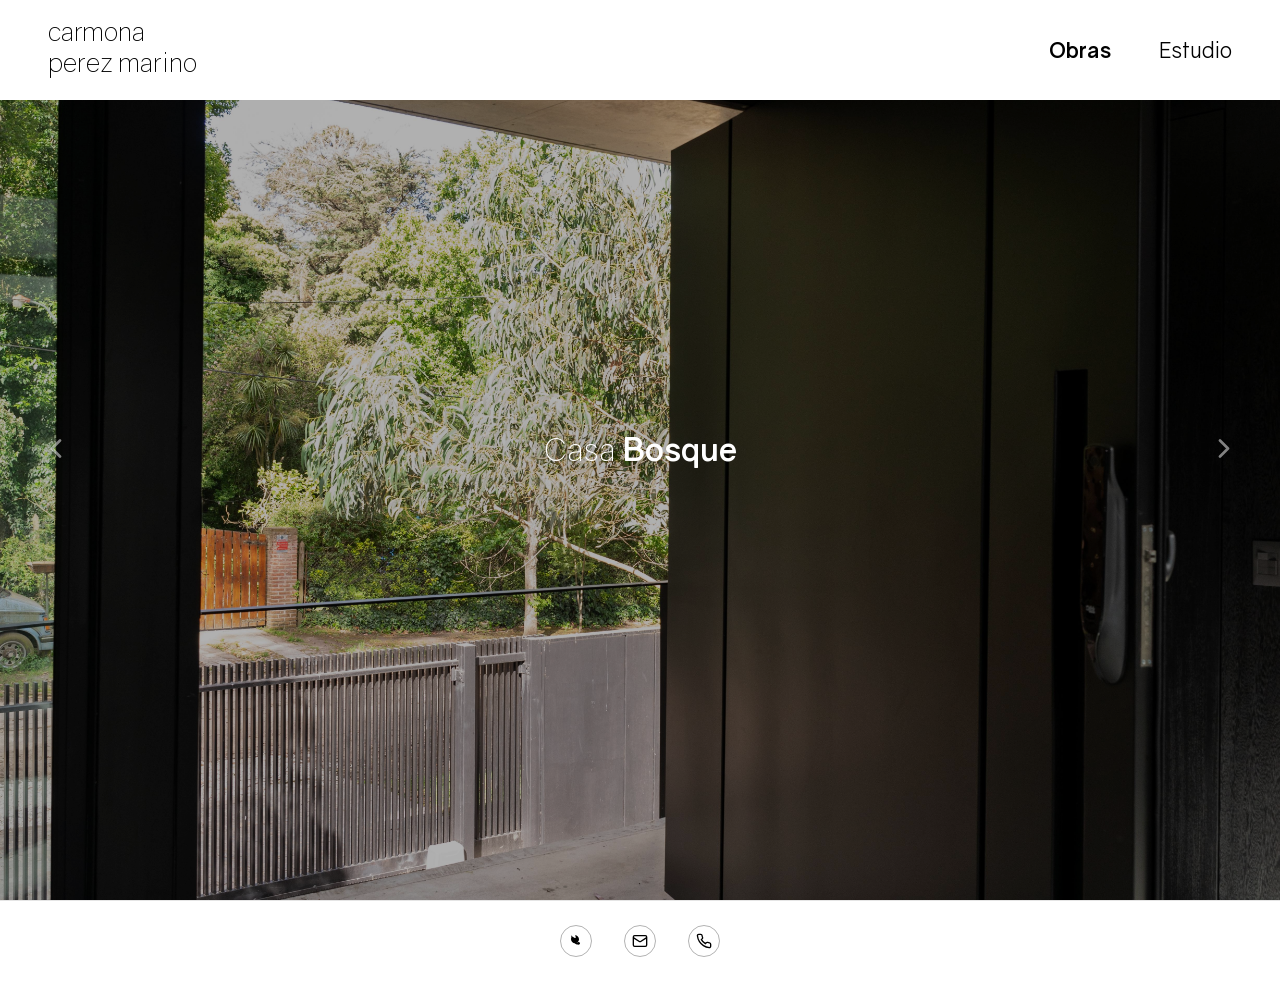
==== commit 8d9aded4: "CPM Web: estudio section with carousel, obra-bunker project, footer, and layout refinements" ====
--- a/index3.html
+++ b/index3.html
@@ -19,7 +19,6 @@
     <nav class="header-nav">
       <button class="nav-item active" data-section="obras">Obras</button>
       <button class="nav-item" data-section="estudio">Estudio</button>
-      <button class="nav-item" data-section="contacto">Contacto</button>
     </nav>
   </header>
 
@@ -50,6 +49,9 @@
       <section class="slide" data-index="2" style="background-image: url('img/edificio-varese-ii/1.jpg');">
         <h2 class="slide-title"><span class="title-light">Edificio</span> <span class="title-bold">Varese II</span></h2>
       </section>
+      <section class="slide" data-index="3" style="background-image: url('img/obra-bunker/1.jpg');">
+        <h2 class="slide-title"><span class="title-light">Obra</span> <span class="title-bold">Bunker</span></h2>
+      </section>
     </div>
 
     <!-- Proyecto detalle -->
@@ -74,21 +76,42 @@
 
   <!-- ESTUDIO -->
   <div id="estudio" class="page">
-    <div class="page-content">
-      <h2>Estudio</h2>
-      <p>carmona perez marino nace del encuentro de tres miradas sobre una misma idea: que la arquitectura no se trata de objetos, sino de la vida que ocurre dentro de ellos.</p>
-    </div>
-  </div>
-
-  <!-- CONTACTO -->
-  <div id="contacto" class="page">
-    <div class="page-content">
-      <h2>Contacto</h2>
-      <p><a href="mailto:hola@cpm.com.ar">hola@cpm.com.ar</a></p>
+    <div class="estudio-container">
+      <div class="estudio-fixed">
+        <img src="img/estudio/main.jpg" alt="Estudio carmona perez marino" class="estudio-main-image" />
+        <div class="estudio-text">
+          <h2><span class="title-light">Estudio</span> <span class="title-bold">CPM</span></h2>
+          <p>carmona perez marino nace del encuentro de tres miradas sobre una misma idea: que la arquitectura no se trata de objetos, sino de la vida que ocurre dentro de ellos.</p>
+        </div>
+      </div>
+      <div class="estudio-carousel-container">
+        <div class="estudio-carousel" id="estudioCarousel"></div>
+      </div>
     </div>
   </div>
 
   <script src="js/main3.js"></script>
 
+  <!-- FOOTER GLOBAL -->
+  <footer class="footer">
+    <div class="footer-content">
+      <a href="https://wa.me/5491234567890" target="_blank" class="footer-icon" aria-label="WhatsApp">
+        <svg viewBox="0 0 24 24" fill="currentColor">
+          <path d="M17.472 14.382c-.297-.149-1.758-.867-2.03-.967-.273-.099-.471-.148-.67.15-.197.297-.767.966-.94 1.164-.173.199-.347.223-.644.075-.297-.15-1.255-.463-2.39-1.475-.883-.788-1.48-1.761-1.653-2.059-.173-.297-.018-.458.13-.606.134-.133.298-.347.446-.52.149-.174.198-.298.298-.497.099-.198.05-.371-.025-.52-.075-.149-.669-1.612-.916-2.207-.242-.579-.487-.5-.67-.51-.173-.008-.371-.01-.57-.01-.198 0-.52.074-.792.372-.272.297-1.04 1.016-1.04 2.479 0 1.462 1.065 2.875 1.213 3.074.149.198 2.096 3.2 5.077 4.487.709.306 1.262.489 1.694.625.712.227 1.36.195 1.871.118.571-.085 1.758-.719 2.006-1.413.248-.694.248-1.289.173-1.413-.074-.124-.272-.198-.57-.347m-5.421-7.403h-.004c-1.022 0-2.031.193-3.008.568L4.565 3.22 5.17 6.18c-.423 1.034-.655 2.148-.655 3.254 0 3.308 2.692 5.999 6 5.999 1.6 0 3.105-.635 4.245-1.77 1.141-1.134 1.77-2.639 1.77-4.245 0-3.309-2.691-6-5.999-6"/>
+        </svg>
+      </a>
+      <a href="mailto:hola@cpm.com.ar" class="footer-icon" aria-label="Email">
+        <svg viewBox="0 0 24 24" fill="none" stroke="currentColor" stroke-width="2">
+          <rect x="2" y="4" width="20" height="16" rx="2"></rect>
+          <path d="m22 7-8.97 5.7a1.94 1.94 0 0 1-2.06 0L2 7"></path>
+        </svg>
+      </a>
+      <a href="tel:+5491234567890" class="footer-icon" aria-label="Teléfono">
+        <svg viewBox="0 0 24 24" fill="none" stroke="currentColor" stroke-width="2">
+          <path d="M22 16.92v3a2 2 0 0 1-2.18 2 19.79 19.79 0 0 1-8.63-3.07 19.5 19.5 0 0 1-6-6 19.79 19.79 0 0 1-3.07-8.67A2 2 0 0 1 4.11 2h3a2 2 0 0 1 2 1.72 12.84 12.84 0 0 0 .7 2.81 2 2 0 0 1-.45 2.11L8.09 9.91a16 16 0 0 0 6 6l1.27-1.27a2 2 0 0 1 2.11-.45 12.84 12.84 0 0 0 2.81.7A2 2 0 0 1 22 16.92z"></path>
+        </svg>
+      </a>
+    </div>
+  </footer>
 </body>
 </html>
--- a/css/styles3.css
+++ b/css/styles3.css
@@ -193,6 +193,90 @@
   max-width: 800px;
 }
 
+/* ---- ESTUDIO ---- */
+#estudio.page--active {
+  background: #fff;
+}
+
+.estudio-container {
+  width: 100%;
+  height: 100vh;
+  display: flex;
+  background: #fff;
+  padding-top: 100px;
+}
+
+.estudio-fixed {
+  flex: 0 0 35%;
+  display: flex;
+  flex-direction: column;
+  align-items: center;
+  justify-content: flex-start;
+  padding: 48px;
+  position: relative;
+  padding-top: 24px;
+}
+
+.estudio-main-image {
+  width: 100%;
+  max-width: 680px;
+  height: 680px;
+  object-fit: contain;
+  margin-bottom: 8px;
+}
+
+.estudio-text {
+  width: 100%;
+  max-width: 680px;
+}
+
+.estudio-text h2 {
+  font-size: 32px;
+  font-weight: 400;
+  margin-bottom: 16px;
+  color: #000;
+  line-height: 1.1;
+}
+
+.estudio-text p {
+  font-size: 16px;
+  line-height: 1.8;
+  color: rgba(0, 0, 0, 0.7);
+}
+
+.estudio-carousel-container {
+  flex: 0 0 65%;
+  display: flex;
+  align-items: flex-start;
+  justify-content: center;
+  padding: 48px;
+  overflow: hidden;
+  padding-top: 24px;
+}
+
+.estudio-carousel {
+  width: 100%;
+  height: 100%;
+  display: flex;
+  overflow-x: auto;
+  overflow-y: hidden;
+  scrollbar-width: none;
+  gap: 0;
+}
+
+.estudio-carousel::-webkit-scrollbar {
+  display: none;
+}
+
+.estudio-carousel img {
+  flex: 0 0 auto;
+  width: auto;
+  height: 100%;
+  object-fit: contain;
+  display: block;
+  cursor: grab;
+}
+
 .page-content a {
   color: #fff;
   text-decoration: none;
@@ -203,6 +287,45 @@
 .page-content a:hover {
   color: #c8a96e;
   border-bottom-color: #c8a96e;
+}
+
+/* ---- FOOTER ---- */
+.footer {
+  background: #fff;
+  padding: 24px;
+  text-align: center;
+  width: 100%;
+  border-top: 1px solid rgba(0, 0, 0, 0.1);
+}
+
+.footer-content {
+  display: flex;
+  gap: 32px;
+  justify-content: center;
+  align-items: center;
+}
+
+.footer-icon {
+  width: 32px;
+  height: 32px;
+  display: flex;
+  align-items: center;
+  justify-content: center;
+  color: #000;
+  transition: all 0.3s;
+  border: 1px solid rgba(0, 0, 0, 0.3);
+  border-radius: 50%;
+}
+
+.footer-icon:hover {
+  color: #c8a96e;
+  border-color: #c8a96e;
+  transform: scale(1.1);
+}
+
+.footer-icon svg {
+  width: 16px;
+  height: 16px;
 }
 
 /* ---- PROGRESS DOTS ---- */
@@ -269,7 +392,7 @@
 .project-detail {
   width: 100%;
   min-height: 100vh;
-  padding: 100px 48px 48px;
+  padding: 100px 48px 100px;
   background: #fff;
   position: relative;
 }
@@ -347,11 +470,10 @@
 }
 
 .detail-image {
-  flex: 0 0 100%;
-  min-width: 100%;
-  width: 100%;
-  height: 100%;
-  object-fit: cover;
+  flex: 0 0 auto;
+  width: auto;
+  height: 100%;
+  object-fit: contain;
   display: block;
   margin: 0;
   padding: 0;
